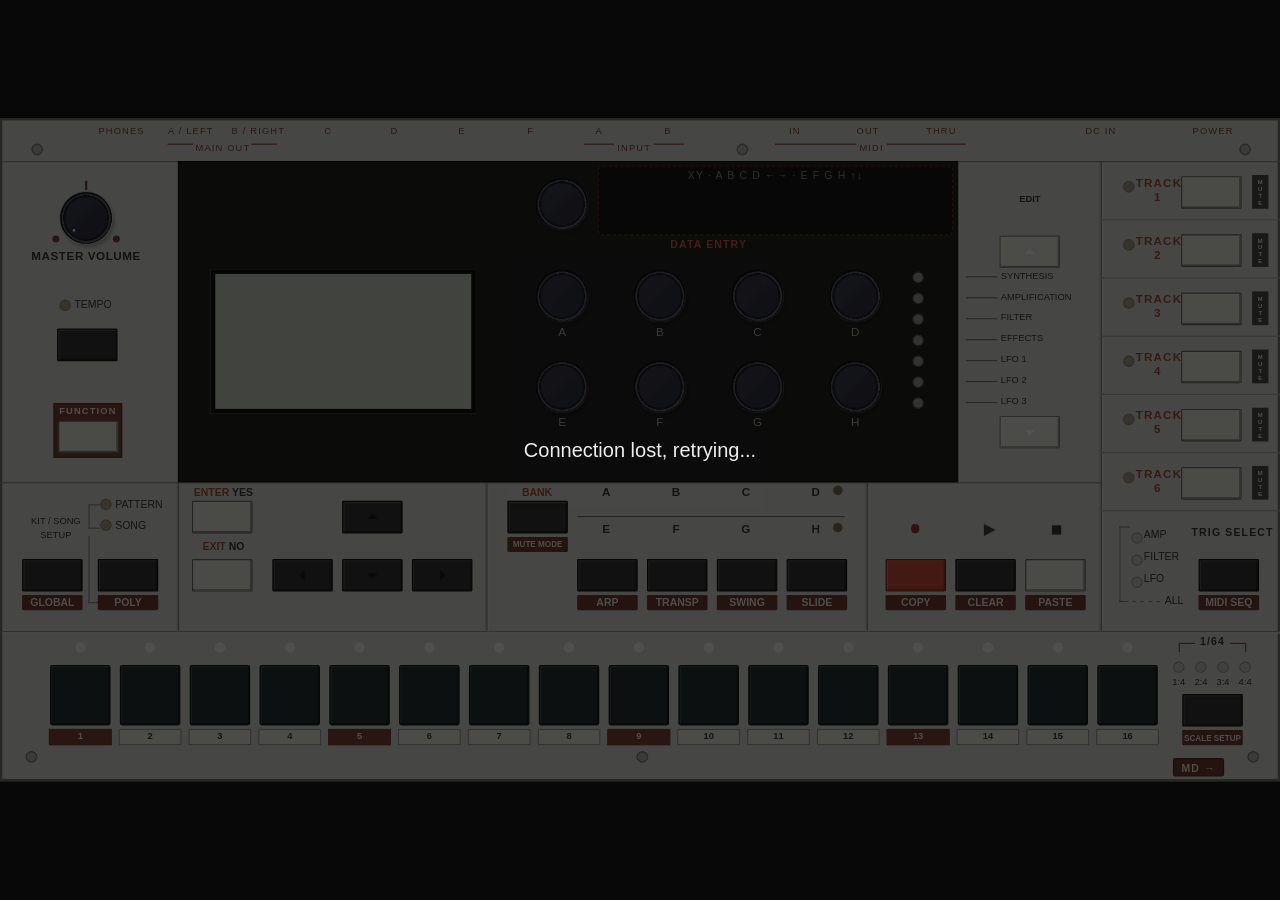
==== source/elektron/md/mdJucePlugin/remote/index-mm.html @ acd71616 "Remote panel: Monomachine page, permanent XY pad, switching between machines - index-mm.html: Monoma" ====
<!DOCTYPE html>
<html lang="en">
<head>
<meta charset="utf-8">
<meta name="viewport" content="width=device-width, initial-scale=1, maximum-scale=1, user-scalable=no, viewport-fit=cover">
<meta name="apple-mobile-web-app-capable" content="yes">
<meta name="apple-mobile-web-app-status-bar-style" content="black-translucent">
<meta name="mobile-web-app-capable" content="yes">
<title>Monomachine</title>
<link rel="stylesheet" href="panel.css">
</head>
<body data-model="mm">
<div id="stage">
<div id="panel" class="panel mm">

	<div class="portLabel" style="left:80px;top:3px;width:45px">PHONES</div>
	<div class="portLabel" style="left:137px;top:3px;width:50px">A / LEFT</div>
	<div class="portLabel" style="left:195px;top:3px;width:50px">B / RIGHT</div>
	<div class="portLabel" style="left:260px;top:3px;width:40px">C</div>
	<div class="portLabel" style="left:317px;top:3px;width:40px">D</div>
	<div class="portLabel" style="left:375px;top:3px;width:40px">E</div>
	<div class="portLabel" style="left:434px;top:3px;width:40px">F</div>
	<div class="guide" style="left:142px;top:20px;width:22px;height:1px"></div>
	<div class="portLabel" style="left:166px;top:17px;width:46px">MAIN OUT</div>
	<div class="guide" style="left:214px;top:20px;width:22px;height:1px"></div>
	<div class="portLabel" style="left:496px;top:3px;width:34px">A</div>
	<div class="portLabel" style="left:555px;top:3px;width:34px">B</div>
	<div class="guide" style="left:500px;top:20px;width:26px;height:1px"></div>
	<div class="portLabel" style="left:528px;top:17px;width:30px">INPUT</div>
	<div class="guide" style="left:560px;top:20px;width:26px;height:1px"></div>
	<div class="portLabel" style="left:660px;top:3px;width:42px">IN</div>
	<div class="portLabel" style="left:723px;top:3px;width:42px">OUT</div>
	<div class="portLabel" style="left:783px;top:3px;width:48px">THRU</div>
	<div class="guide" style="left:664px;top:20px;width:70px;height:1px"></div>
	<div class="portLabel" style="left:736px;top:17px;width:22px">MIDI</div>
	<div class="guide" style="left:760px;top:20px;width:68px;height:1px"></div>
	<div class="portLabel" style="left:916px;top:3px;width:56px">DC IN</div>
	<div class="portLabel" style="left:1010px;top:3px;width:61px">POWER</div>

	<div class="screw mm" style="left:25px;top:20px"></div>
	<div class="screw mm" style="left:631px;top:20px"></div>
	<div class="screw mm" style="left:1063px;top:20px"></div>
	<div class="screw mm" style="left:20px;top:542px"></div>
	<div class="screw mm" style="left:545px;top:542px"></div>
	<div class="screw mm" style="left:1070px;top:542px"></div>
	<div class="ruleH shadow" style="top:35px"></div>
	<div class="ruleV" style="left:151px;top:35px;height:404px"></div>
	<div class="ruleV" style="left:821px;top:35px;height:277px"></div>
	<div class="ruleV" style="left:944px;top:35px;height:404px"></div>
	<div class="ruleH shadow" style="top:311px;width:945px"></div>
	<div class="ruleH shadow" style="top:439px"></div>
	<div class="ruleH highlight" style="top:440px"></div>
	<div class="ruleV" style="left:416px;top:312px;height:127px"></div>
	<div class="ruleV" style="left:743px;top:312px;height:127px"></div>

	<!-- left: master, tempo, function -->
	<div class="masterMark" style="left:71px;top:52px;width:2px;height:8px"></div>
	<div class="masterMark dot" style="left:43px;top:99px"></div>
	<div class="masterMark dot" style="left:95px;top:99px"></div>
	<div class="knob master" id="encMaster" style="left:49px;top:61px"><div class="cap"></div></div>
	<div class="panelLabel" style="left:23px;top:110px;width:98px">MASTER VOLUME</div>
	<div class="led" id="mmTempoLed" style="left:49px;top:154px"></div>
	<div class="miniLabel" style="left:62px;top:151px;width:50px;text-align:left">TEMPO</div>
	<div class="key" data-control="Tempo" style="left:47px;top:179px"></div>
	<div class="functionBezel" style="left:44px;top:243px;width:59px;height:47px"></div>
	<div class="functionLegend" style="left:45px;top:244px;width:57px">FUNCTION</div>
	<div class="key light" data-control="Function" style="left:48px;top:258px"></div>

	<!-- black panel: display, level, data entry, XY pad -->
	<div class="blackPanel" style="left:151px;top:35px;width:670px;height:276px"></div>
	<div class="lcd" style="left:179px;top:128px;width:228px;height:124px"><canvas id="lcd" width="128" height="64"></canvas></div>
	<div class="knob" id="encLevel" data-encoder="Level" style="left:458px;top:49px"><div class="cap"></div></div>
	<div id="xy" class="xyPad" style="left:512px;top:39px;width:305px;height:60px"><div class="xyHint">XY &middot; A B C D &larr;&rarr; &middot; E F G H &uarr;&darr;</div></div>
	<div class="dataHeading" style="left:560px;top:101px;width:94px">DATA ENTRY</div>
	<div id="dataEntry" class="dataEntry" style="left:458px;top:128px;width:298px;height:138px"></div>
	<div class="led pageDot" id="mmPageLed0" style="left:782px;top:130px"></div>
	<div class="led pageDot" id="mmPageLed1" style="left:782px;top:148px"></div>
	<div class="led pageDot" id="mmPageLed2" style="left:782px;top:166px"></div>
	<div class="led pageDot" id="mmPageLed3" style="left:782px;top:184px"></div>
	<div class="led pageDot" id="mmPageLed4" style="left:782px;top:202px"></div>
	<div class="led pageDot" id="mmPageLed5" style="left:782px;top:220px"></div>
	<div class="led pageDot" id="mmPageLed6" style="left:782px;top:238px"></div>

	<!-- page strip -->
	<div class="pageHeading" style="left:858px;top:61px;width:50px">EDIT</div>
	<div class="key light dataArrow" data-control="DataPageBackward" style="left:857px;top:99px"><div class="glyph up"></div></div>
	<div class="pageRule" style="left:828px;top:134px"></div><div class="pageLabel pageSelect" data-page="0" style="left:858px;top:127px;width:78px">SYNTHESIS</div>
	<div class="pageRule" style="left:828px;top:152px"></div><div class="pageLabel pageSelect" data-page="1" style="left:858px;top:145px;width:78px">AMPLIFICATION</div>
	<div class="pageRule" style="left:828px;top:170px"></div><div class="pageLabel pageSelect" data-page="2" style="left:858px;top:163px;width:78px">FILTER</div>
	<div class="pageRule" style="left:828px;top:188px"></div><div class="pageLabel pageSelect" data-page="3" style="left:858px;top:181px;width:78px">EFFECTS</div>
	<div class="pageRule" style="left:828px;top:206px"></div><div class="pageLabel pageSelect" data-page="4" style="left:858px;top:199px;width:78px">LFO 1</div>
	<div class="pageRule" style="left:828px;top:224px"></div><div class="pageLabel pageSelect" data-page="5" style="left:858px;top:217px;width:78px">LFO 2</div>
	<div class="pageRule" style="left:828px;top:242px"></div><div class="pageLabel pageSelect" data-page="6" style="left:858px;top:235px;width:78px">LFO 3</div>
	<div class="key light dataArrow" data-control="DataPageForward" style="left:857px;top:254px"><div class="glyph down"></div></div>

	<!-- six track rows -->
	<div id="trackStack" class="trackStack" style="left:944px;top:46px;width:156px;height:300px"></div>

	<!-- lower left: pattern/song, kit, song -->
	<div class="statusItem" style="left:84px;top:321px"><div class="led" id="stPattern"></div><div class="statusLabel">PATTERN</div></div>
	<div class="statusItem" style="left:84px;top:339px"><div class="led" id="stSong"></div><div class="statusLabel">SONG</div></div>
	<div class="bracket" style="left:74px;top:330px;width:1px;height:21px"></div>
	<div class="bracket" style="left:74px;top:330px;width:10px;height:1px"></div>
	<div class="bracket" style="left:74px;top:350px;width:10px;height:1px"></div>
	<div class="bracket" style="left:74px;top:357px;width:1px;height:58px"></div>
	<div class="bracket" style="left:74px;top:414px;width:9px;height:1px"></div>
	<div class="setupLabel" style="left:16px;top:339px;width:60px">KIT / SONG<br>SETUP</div>
	<div class="captionedKey" style="left:17px;top:377px"><div class="key" data-control="Kit"></div><div class="secondary">GLOBAL</div></div>
	<div class="captionedKey" style="left:82px;top:377px"><div class="key" data-control="SongEnable"></div><div class="secondary">POLY</div></div>

	<!-- center navigation -->
	<div class="pairLabel" style="left:161px;top:315px;width:58px"><span class="action">ENTER</span> YES</div>
	<div class="key light" data-control="Enter" style="left:163px;top:327px"></div>
	<div class="key" data-control="Up" style="left:292px;top:327px"><div class="glyph up"></div></div>
	<div class="pairLabel" style="left:164px;top:361px;width:52px"><span class="action">EXIT</span> NO</div>
	<div class="key light" data-control="Exit" style="left:163px;top:377px"></div>
	<div class="key" data-control="Left" style="left:232px;top:377px"><div class="glyph left"></div></div>
	<div class="key" data-control="Down" style="left:292px;top:377px"><div class="glyph down"></div></div>
	<div class="key" data-control="Right" style="left:352px;top:377px"><div class="glyph right"></div></div>

	<!-- bank -->
	<div class="pairLabel" style="left:435px;top:315px;width:49px"><span class="action">BANK</span></div>
	<div class="captionedKey" style="left:434px;top:327px"><div class="key" data-control="BankGroup"></div><div class="secondary compact">MUTE MODE</div></div>
	<div class="bankRule" style="left:494px;top:340px;width:230px;height:1px"></div>
	<div class="bankLetter" style="left:495px;top:315px;height:10px;line-height:10px">A</div><div class="bankLetter" style="left:555px;top:315px;height:10px;line-height:10px">B</div>
	<div class="bankLetter" style="left:615px;top:315px;height:10px;line-height:10px">C</div><div class="bankLetter" style="left:675px;top:315px;height:10px;line-height:10px">D</div>
	<div class="bankLetter" style="left:495px;top:345px">E</div><div class="bankLetter" style="left:555px;top:345px">F</div>
	<div class="bankLetter" style="left:615px;top:345px">G</div><div class="bankLetter" style="left:675px;top:345px">H</div>
	<div class="bankLed" id="mmBankGroupAD" style="left:713px;top:313px"></div>
	<div class="bankLed" id="mmBankGroupEH" style="left:713px;top:345px"></div>
	<div class="captionedKey" style="left:494px;top:377px"><div class="key" data-control="BankA"></div><div class="secondary">ARP</div></div>
	<div class="captionedKey" style="left:554px;top:377px"><div class="key" data-control="BankB"></div><div class="secondary">TRANSP</div></div>
	<div class="captionedKey" style="left:614px;top:377px"><div class="key" data-control="BankC"></div><div class="secondary">SWING</div></div>
	<div class="captionedKey" style="left:674px;top:377px"><div class="key" data-control="BankD"></div><div class="secondary">SLIDE</div></div>

	<!-- transport -->
	<div class="recordIcon mmLed" id="mmRecordLed" style="left:781px;top:347px"></div>
	<div class="playIcon" style="left:840px;top:345px"></div>
	<div class="stopIcon" style="left:902px;top:348px"></div>
	<div class="captionedKey" style="left:759px;top:377px"><div class="key record" data-control="Record"></div><div class="secondary">COPY</div></div>
	<div class="captionedKey" style="left:819px;top:377px"><div class="key" data-control="Play"></div><div class="secondary">CLEAR</div></div>
	<div class="captionedKey" style="left:879px;top:377px"><div class="key light" data-control="Stop"></div><div class="secondary">PASTE</div></div>

	<!-- trig mode -->
	<div class="bracket" style="left:960px;top:349px;width:1px;height:65px"></div>
	<div class="bracket" style="left:960px;top:349px;width:9px;height:1px"></div>
	<div class="bracket" style="left:960px;top:413px;width:8px;height:1px"></div>
	<div class="bracket" style="left:971px;top:413px;width:3px;height:1px"></div>
	<div class="bracket" style="left:978px;top:413px;width:3px;height:1px"></div>
	<div class="bracket" style="left:985px;top:413px;width:3px;height:1px"></div>
	<div class="bracket" style="left:992px;top:413px;width:3px;height:1px"></div>
	<div class="led modeDot" id="mmTrigAmp" style="left:970px;top:354px"></div>
	<div class="trigModeLabel" style="left:981px;top:349px;width:42px">AMP</div>
	<div class="led modeDot" id="mmTrigFilter" style="left:970px;top:373px"></div>
	<div class="trigModeLabel" style="left:981px;top:368px;width:42px">FILTER</div>
	<div class="led modeDot" id="mmTrigLfo" style="left:970px;top:392px"></div>
	<div class="trigModeLabel" style="left:981px;top:387px;width:42px">LFO</div>
	<div class="trigModeLabel" style="left:999px;top:406px;width:26px">ALL</div>
	<div class="miniLabel bold" style="left:1022px;top:348px;width:68px">TRIG SELECT</div>
	<div class="captionedKey" style="left:1028px;top:377px"><div class="key" data-control="TrigSelect"></div><div class="secondary">MIDI SEQ</div></div>

	<!-- step strip -->
	<div id="stepStrip" class="stepStrip" style="left:37px;top:448px;width:960px;height:89px"></div>

	<!-- scale cluster -->
	<div id="switchMachine" class="switchMachine" style="left:1006px;top:548px">MD &rarr;</div>
	<div class="scaleCluster" style="left:1002px;top:443px;width:77px;height:94px">
		<div class="titleRule scaleRule" style="left:9px;top:6px;width:58px;height:8px"><span>1/64</span></div>
		<div class="scalePages">
			<div class="scaleCell"><div class="led scaleDot" id="mmTrackPage0"></div><div class="scaleLabel">1:4</div></div>
			<div class="scaleCell"><div class="led scaleDot" id="mmTrackPage1"></div><div class="scaleLabel">2:4</div></div>
			<div class="scaleCell"><div class="led scaleDot" id="mmTrackPage2"></div><div class="scaleLabel">3:4</div></div>
			<div class="scaleCell"><div class="led scaleDot" id="mmTrackPage3"></div><div class="scaleLabel">4:4</div></div>
		</div>
		<div class="key" data-control="Scale" style="left:12px;top:50px"></div>
		<div class="secondary compact" style="left:12px;top:81px;width:52px">SCALE SETUP</div>
	</div>
</div>
</div>
<div id="overlay"><div id="overlayText">Connecting to the machine...</div></div>
<script src="panel.js"></script>
</body>
</html>
---- source/elektron/md/mdJucePlugin/remote/panel.css ----
/* Machinedrum / Monomachine remote panel. Geometry mirrors skins/mdDefault/mdDefault.rml and
   skins/mmSfx60/mmSfx60.rml (1 dp = 1 px at scale 1). */

/* every element: no browser gestures. Without this, a second finger on an encoder while a trig key is
   held starts a pinch and Safari cancels the first pointer, which releases the trig and turns a
   parameter lock into a plain parameter change. */
* { touch-action: none; -webkit-touch-callout: none; }
html, body {
	margin: 0; padding: 0; background: #17181a; height: 100%; overflow: hidden;
	font-family: Roboto, "Helvetica Neue", Helvetica, Arial, sans-serif;
	-webkit-user-select: none; user-select: none; -webkit-touch-callout: none;
	touch-action: none; overscroll-behavior: none;
}
#stage { position: absolute; left: 0; top: 0; width: 1100px; height: 570px; transform-origin: 0 0; }
.panel { position: absolute; left: 0; top: 0; width: 1100px; height: 570px; background: #d0d1cc;
	border: 2px solid #676863; box-sizing: border-box; color: #30312d;
	background-image: linear-gradient(90deg, #ffffff16, #00000010); }
.panel > div, .panel div { box-sizing: border-box; }
.panel > * { position: absolute; }

.portLabel { color: #7c3f35; font-size: 8px; letter-spacing: 1px; text-align: center; white-space: nowrap; height: 13px; line-height: 13px; overflow: hidden; }
.guide { background: #8d493c; }
.screw { width: 10px; height: 10px; background: url(mdScrew.png) center/contain no-repeat; }
.ruleV { width: 1px; background: #747570; box-shadow: 1px 1px 0 0 #ffffff30, -1px -1px 0 0 #0000002c; }
.ruleH { left: 0; width: 1100px; height: 1px; }
.ruleH.shadow { background: #777872; }
.ruleH.highlight { background: #e0e1dc; }
.masterMark { background: #7b4035; }
.masterMark.dot { width: 6px; height: 6px; border-radius: 3px; }
.panelLabel { color: #353630; font-size: 10px; font-weight: bold; letter-spacing: 0.5px; text-align: center; white-space: nowrap; height: 14px; line-height: 14px; overflow: visible; }
.miniLabel { color: #353630; font-size: 9px; text-align: center; white-space: nowrap; height: 15px; line-height: 15px; }
.modeLabel { color: #353630; font-size: 9px; text-align: left; height: 15px; line-height: 15px; white-space: nowrap; }
.pageLabel { color: #353630; font-size: 8px; text-align: left; height: 15px; line-height: 15px; white-space: nowrap; }
.bankLetter { color: #353630; font-size: 10px; font-weight: bold; text-align: center; width: 48px; height: 13px; line-height: 13px; }

.titleRule { display: flex; align-items: flex-start; justify-content: center; border-left: 1px solid #8d493c; border-right: 1px solid #8d493c; }
.titleRule::before, .titleRule::after { content: ""; flex: 1 1 auto; height: 1px; background: #8d493c; }
.titleRule span { flex: 0 0 auto; height: 14px; line-height: 14px; margin-top: -8px; padding: 0 4px; font-size: 9px; font-weight: bold; letter-spacing: 1px; color: #353630; white-space: nowrap; }

.secondary { background: #6b382e; border-radius: 1px; color: #ece7dc; font-size: 9px; font-weight: bold; text-align: center; white-space: nowrap; overflow: hidden; height: 13px; line-height: 13px; width: 52px; }
.secondary.compact { font-size: 7px; }
.secondary.plain { background: transparent; color: #353630; }
.captionedKey { width: 52px; height: 44px; }
.captionedKey .key { position: absolute; left: 0; top: 0; }
.captionedKey .secondary { position: absolute; left: 0; top: 31px; }
.twoLine { width: 34px; height: 28px; display: flex; flex-direction: column; justify-content: center; font-size: 9px; font-weight: bold; text-align: right; color: #353630; }
.twoLine div { height: 13px; line-height: 13px; }
.twoLine .action { color: #a04d39; }
.statusItem { display: flex; flex-direction: row; align-items: center; height: 18px; }
.statusItem .led { position: relative; }
.statusLabel { color: #353630; font-size: 9px; margin-left: 3px; height: 14px; line-height: 14px; white-space: nowrap; }
.functionBezel { background: #7b4035; border: 1px solid #5b2d25; }
.functionLegend { color: #eeeee8; font-size: 8px; font-weight: bold; letter-spacing: 1px; text-align: center; height: 12px; line-height: 12px; }
.verticalTab { width: 14px; height: 29px; padding-top: 4px; background: #6b382e; border-radius: 1px; color: #ece5d8; font-size: 6px; font-weight: bold; line-height: 7px; text-align: center; }

/* keys */
.key { width: 52px; height: 28px; background: #30332f; border: 1px solid #111310; border-radius: 1px;
	box-shadow: inset 1px 1px 0 #ffffff30, inset -1px -1px 0 #00000060; }
.key.light { background: #dfded6; border-color: #686963; }
.key.record { background: #c94d3a; border-color: #782d24; }
.key.down { background: #d05f3d !important; box-shadow: inset 1px 1px 0 #00000040; }
.glyph { position: absolute; left: 0; top: 0; width: 100%; height: 100%; background-position: center; background-repeat: no-repeat; background-size: 14px 14px; filter: invert(0.9); }
.glyph.up { background-image: url(arrow_up.png); }
.glyph.down { background-image: url(arrow_down.png); }
.glyph.left { background-image: url(arrow_left.png); }
.glyph.right { background-image: url(arrow_right.png); }
.recordIcon { width: 7px; height: 8px; border-radius: 4px; background: #c94d3a; }
.playIcon { width: 14px; height: 14px; background: url(elektronPlayTriangle.png) center/contain no-repeat; filter: brightness(0.25); }
.stopIcon { width: 8px; height: 8px; background: #3a3b36; }

/* LEDs */
.led { width: 10px; height: 10px; background: url(elektronLedLens.png) center/contain no-repeat;
	filter: opacity(0.55) sepia(1) saturate(4) hue-rotate(-20deg) brightness(0.45); }
.led.lit { filter: sepia(1) saturate(6) hue-rotate(-25deg) brightness(1.15) drop-shadow(0 0 3px #f05a3d); }
.led.modeDot, .led.bankInd, .led.scaleDot { filter: opacity(0.5) grayscale(0.5) brightness(0.7); }
.led.bankInd.top { filter: sepia(1) saturate(3) hue-rotate(-20deg) brightness(0.7); }
.led.modeDot.lit, .led.bankInd.lit, .led.scaleDot.lit { filter: sepia(1) saturate(6) hue-rotate(-25deg) brightness(1.15) drop-shadow(0 0 3px #f05a3d); }
.led.green.lit { filter: sepia(1) saturate(6) hue-rotate(60deg) brightness(1.1) drop-shadow(0 0 3px #6f6); }
.led.yellow.lit { filter: sepia(1) saturate(6) hue-rotate(10deg) brightness(1.3) drop-shadow(0 0 3px #fd4); }

/* sound selection grid */
.soundSelect { display: flex; flex-direction: column; gap: 7px; }
.soundSelect .row { display: flex; flex-direction: row; gap: 1px; height: 25px; }
.soundSelect .cell { display: flex; flex-direction: column; align-items: center; width: 20px; height: 25px; }
.soundSelect .cell .led { position: relative; }
.soundSelect .name { border: 1px solid #777872; color: #353630; font-size: 8px; font-weight: bold; text-align: center; width: 20px; height: 13px; line-height: 11px; margin-top: 2px; white-space: nowrap; overflow: hidden; }

/* data entry */
.dataEntry { display: flex; flex-direction: column; gap: 16px; }
.dataEntry .row { display: flex; flex-direction: row; gap: 38px; height: 62px; }
.dataEntry .cell { display: flex; flex-direction: column; align-items: center; width: 46px; height: 62px; }
.dataEntry .cell .knob { position: relative; }
.dataEntry .caption { background: #6b382e; border-radius: 1px; color: #ece5d8; font-size: 9px; font-weight: bold; text-align: center; width: 18px; height: 13px; line-height: 13px; margin-top: 3px; }

/* knobs: endless encoders, a blank cap with a rotating indicator */
.knob { width: 46px; height: 46px; border-radius: 50%; }
.knob .cap { position: absolute; left: 0; top: 0; width: 100%; height: 100%; border-radius: 50%;
	background: url(elektronKnobBlankAtlas.png) 0 0 / 800% 600% no-repeat;
	box-shadow: inset -1px -2px 0 0 #ffffff1e, inset 2px 2px 0 0 #00000038, 2px 3px 4px -1px #00000048; }
.knob.master .cap { background: url(elektronMasterKnobAtlas.png) 0 0 / 800% 600% no-repeat; }
.knob.wheel { width: 164px; height: 164px; }
.knob.wheel .cap { background: url(mdSoundWheel.png) 0 0 / 800% 600% no-repeat; }
.knob.held .cap { opacity: 0.75; }

/* display */
.screenPanel { background: #20211f; border: 1px solid #0b0c0b; }
.lcd { background: #2b0e0a; border: 3px solid #67463c; display: flex; align-items: center; justify-content: center; }
.lcd canvas { width: 222px; height: 111px; image-rendering: pixelated; image-rendering: crisp-edges; }
.stripe { width: 47px; height: 1px; background: #3b3c39; }

/* step strip */
.stepStrip { display: flex; flex-direction: row; }
.stepStrip .cell { position: relative; width: 60px; height: 89px; flex: 0 0 auto; }
.stepStrip .led { position: absolute; left: 25px; top: 0; }
.stepStrip .trig { position: absolute; left: 4px; top: 20px; width: 52px; height: 52px; background: #292c29; border: 1px solid #101210; border-radius: 2px;
	box-shadow: inset 1px 1px 0 #ffffff20, inset -1px -1px 0 #00000080; }
.stepStrip .trig.down { background: #d77c43; }
.stepStrip .legend { position: absolute; left: 3px; top: 75px; width: 54px; height: 14px; line-height: 12px; font-size: 8px; font-weight: bold;
	background: #e2e1d9; border: 1px solid #9a9b94; color: #393a35; }
.stepStrip .legend.primary { background: #7b4035; border-color: #7b4035; color: #f0eee7; }
.stepStrip .legend .num { position: absolute; left: 3px; top: 0; }
.stepStrip .legend .name { position: absolute; right: 3px; top: 0; }

/* scale cluster */
.scaleCluster > * { position: absolute; }
.scalePages { left: 4px; top: 22px; width: 67px; height: 25px; display: flex; flex-direction: row; gap: 9px; }
.scaleCell { position: relative; width: 10px; height: 25px; flex: 0 0 auto; }
.scaleCell .led { position: absolute; left: 0; top: 0; }
.scaleLabel { position: absolute; left: -5px; top: 11px; width: 20px; height: 13px; line-height: 13px; font-size: 8px; color: #353630; text-align: center; white-space: nowrap; }

/* overlay */
#overlay { position: fixed; left: 0; top: 0; right: 0; bottom: 0; background: #000000aa; color: #eee; display: flex; align-items: center; justify-content: center; font-size: 20px; z-index: 10; }
#overlay.hidden { display: none; }

/* XY multitouch pad: permanent, each finger drives two DATA ENTRY encoders */
.xyPad { background: #0b0c0b; border: 1px dashed #d05f3d99; border-radius: 4px; overflow: visible; z-index: 5; }
.xyHint { position: absolute; left: 0; right: 0; top: 2px; text-align: center; color: #8a8c86; font-size: 9px; letter-spacing: 1px; pointer-events: none; }
.xyFinger { position: absolute; width: 56px; height: 56px; margin: -28px 0 0 -28px; border-radius: 50%; border: 3px solid #f0a06c;
	background: #f0a06c33; color: #ffe8d6; font-size: 14px; font-weight: bold; text-align: center; line-height: 50px; pointer-events: none; z-index: 7; }
.switchMachine { width: 44px; height: 16px; line-height: 16px; text-align: center; font-size: 9px; font-weight: bold; letter-spacing: 1px;
	color: #ece5d8; background: #6b382e; border: 1px solid #5b2d25; border-radius: 2px; }
.switchMachine.busy { opacity: 0.5; }

/* ---- Monomachine ---- */
.panel.mm { background: #d4d5d0; border-color: #74756f; color: #292a26; }
.mm .screw { background-image: url(mmScrew.png); }
.mm .ruleV { background: #898a84; }
.mm .ruleH.shadow { background: #898a84; }
.mm .ruleH.highlight { background: #e4e5e0; }
.blackPanel { background: #20221f; border: 1px solid #11120f; }
.mm .lcd { background: #c0c9ba; border: 4px solid #0d0f0c; }
.mm .lcd canvas { width: 220px; height: 110px; }
.dataHeading { color: #d0583c; font-size: 9px; font-weight: bold; letter-spacing: 1px; text-align: center; height: 13px; line-height: 13px; white-space: nowrap; }
.mm .dataEntry { gap: 18px; }
.mm .dataEntry .row { height: 60px; }
.mm .dataEntry .cell { height: 60px; }
.mm .dataEntry .caption { background: transparent; color: #aeb0a8; font-weight: normal; font-size: 10px; margin-top: 1px; width: 37px; }
.mm .xyPad { border-color: #d05f3d66; background: #151614; }
.led.pageDot { filter: opacity(0.7) grayscale(1) brightness(0.8); }
.led.pageDot.lit { filter: sepia(1) saturate(6) hue-rotate(-25deg) brightness(1.15) drop-shadow(0 0 3px #f05a3d); }
.pageHeading { color: #383934; font-size: 8px; font-weight: bold; text-align: center; height: 13px; line-height: 13px; }
.pageRule { width: 27px; height: 1px; background: #777972; }
.pageLabel.pageSelect { height: 14px; line-height: 14px; }
.key.dataArrow { background: #e1e1da; border-color: #898a84; }
.key.dataArrow .glyph { filter: none; opacity: 0.8; }
.trackStack { display: flex; flex-direction: column; }
.trackRow { position: relative; width: 156px; height: 50px; flex: 0 0 auto; }
.trackRow > * { position: absolute; }
.trackRule { left: 0; top: 39px; width: 156px; height: 1px; background: #aaaba5; }
.trackRow .led { left: 19px; top: 6px; }
.trackLabel { left: 30px; top: 0; width: 38px; height: 28px; line-height: 12px; padding-top: 2px; color: #a04d39; font-size: 10px; font-weight: bold; letter-spacing: 1px; text-align: center; }
.trackRow .key { left: 69px; top: 2px; }
.trackTab { left: 130px; top: 1px; width: 14px; height: 29px; padding-top: 3px; background: #4b4d47; color: #efefe8; font-size: 5px; font-weight: bold; line-height: 6px; text-align: center; }
.mm .led.green { filter: sepia(1) saturate(6) hue-rotate(60deg) brightness(1.1) drop-shadow(0 0 3px #6f6); }
.mm .led.red { filter: sepia(1) saturate(6) hue-rotate(-25deg) brightness(1.15) drop-shadow(0 0 3px #f05a3d); }
.mm .led.yellow { filter: sepia(1) saturate(6) hue-rotate(10deg) brightness(1.3) drop-shadow(0 0 3px #fd4); }
.mm .stepStrip .led { filter: opacity(0.6) grayscale(1) brightness(1.5); }
.mm .stepStrip .led.green { filter: sepia(1) saturate(6) hue-rotate(60deg) brightness(1.1) drop-shadow(0 0 3px #6f6); }
.mm .stepStrip .led.red { filter: sepia(1) saturate(6) hue-rotate(-25deg) brightness(1.15) drop-shadow(0 0 3px #f05a3d); }
.mm .stepStrip .led.yellow { filter: sepia(1) saturate(6) hue-rotate(10deg) brightness(1.3) drop-shadow(0 0 3px #fd4); }
.mm .stepStrip .trig { background: #27312f; border-color: #101714; }
.mm .stepStrip .trig.down { background: #c96a40; }
.mm .stepStrip .legend { text-align: center; }
.bracket { background: #898a84; }
.setupLabel { color: #353630; font-size: 8px; line-height: 12px; height: 28px; text-align: center; white-space: nowrap; }
.pairLabel { color: #353630; font-size: 9px; font-weight: bold; height: 10px; line-height: 10px; white-space: nowrap; text-align: center; }
.pairLabel .action { color: #a04d39; }
.bankRule { background: #74756f; }
.bankLed { width: 10px; height: 10px; background: url(mmBankLed.png) center/contain no-repeat; }
.bankLed.lit { background-image: url(mmBankLedLit.png); }
.mm .recordIcon { background: #8a3a2c; }
.mm .recordIcon.lit { background: #ff5a3a; box-shadow: 0 0 4px #ff5a3a; }
.mm .playIcon { filter: brightness(0.25); }
.trigModeLabel { color: #353630; font-size: 9px; text-align: left; height: 14px; line-height: 14px; white-space: nowrap; }
.miniLabel.bold { font-weight: bold; letter-spacing: 1px; height: 13px; line-height: 13px; }
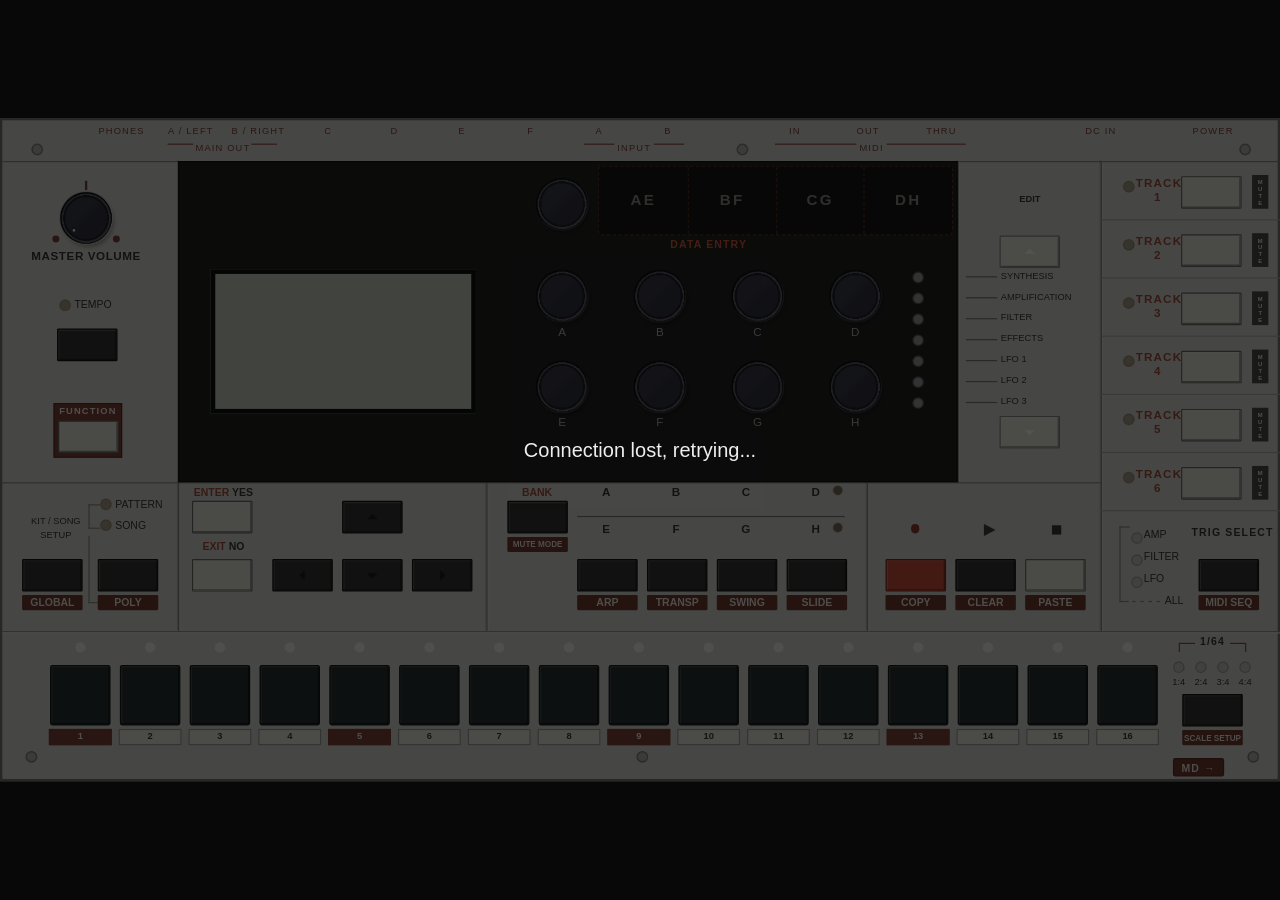
==== commit 6921e00f: "Remote panel: XY pad split into four zones AE, BF, CG, DH A finger controls the encoder pair of the " ====
--- a/source/elektron/md/mdJucePlugin/remote/index-mm.html
+++ b/source/elektron/md/mdJucePlugin/remote/index-mm.html
@@ -70,7 +70,7 @@
 	<div class="blackPanel" style="left:151px;top:35px;width:670px;height:276px"></div>
 	<div class="lcd" style="left:179px;top:128px;width:228px;height:124px"><canvas id="lcd" width="128" height="64"></canvas></div>
 	<div class="knob" id="encLevel" data-encoder="Level" style="left:458px;top:49px"><div class="cap"></div></div>
-	<div id="xy" class="xyPad" style="left:512px;top:39px;width:305px;height:60px"><div class="xyHint">XY &middot; A B C D &larr;&rarr; &middot; E F G H &uarr;&darr;</div></div>
+	<div id="xy" class="xyPad" style="left:512px;top:39px;width:305px;height:60px"></div>
 	<div class="dataHeading" style="left:560px;top:101px;width:94px">DATA ENTRY</div>
 	<div id="dataEntry" class="dataEntry" style="left:458px;top:128px;width:298px;height:138px"></div>
 	<div class="led pageDot" id="mmPageLed0" style="left:782px;top:130px"></div>
--- a/source/elektron/md/mdJucePlugin/remote/panel.css
+++ b/source/elektron/md/mdJucePlugin/remote/panel.css
@@ -134,7 +134,12 @@
 
 /* XY multitouch pad: permanent, each finger drives two DATA ENTRY encoders */
 .xyPad { background: #0b0c0b; border: 1px dashed #d05f3d99; border-radius: 4px; overflow: visible; z-index: 5; }
-.xyHint { position: absolute; left: 0; right: 0; top: 2px; text-align: center; color: #8a8c86; font-size: 9px; letter-spacing: 1px; pointer-events: none; }
+.xyZone { position: absolute; top: 0; bottom: 0; width: 25%; box-sizing: border-box; border-left: 1px dashed #d05f3d55; pointer-events: none; }
+.xyZone:first-child { border-left: none; }
+.xyZone.active { background: #d05f3d22; }
+.xyZoneLabel { position: absolute; left: 0; right: 0; top: 50%; margin-top: -9px; height: 18px; line-height: 18px; text-align: center;
+	color: #8a8c86; font-size: 13px; font-weight: bold; letter-spacing: 2px; }
+.xyZone.active .xyZoneLabel { color: #f0a06c; }
 .xyFinger { position: absolute; width: 56px; height: 56px; margin: -28px 0 0 -28px; border-radius: 50%; border: 3px solid #f0a06c;
 	background: #f0a06c33; color: #ffe8d6; font-size: 14px; font-weight: bold; text-align: center; line-height: 50px; pointer-events: none; z-index: 7; }
 .switchMachine { width: 44px; height: 16px; line-height: 16px; text-align: center; font-size: 9px; font-weight: bold; letter-spacing: 1px;
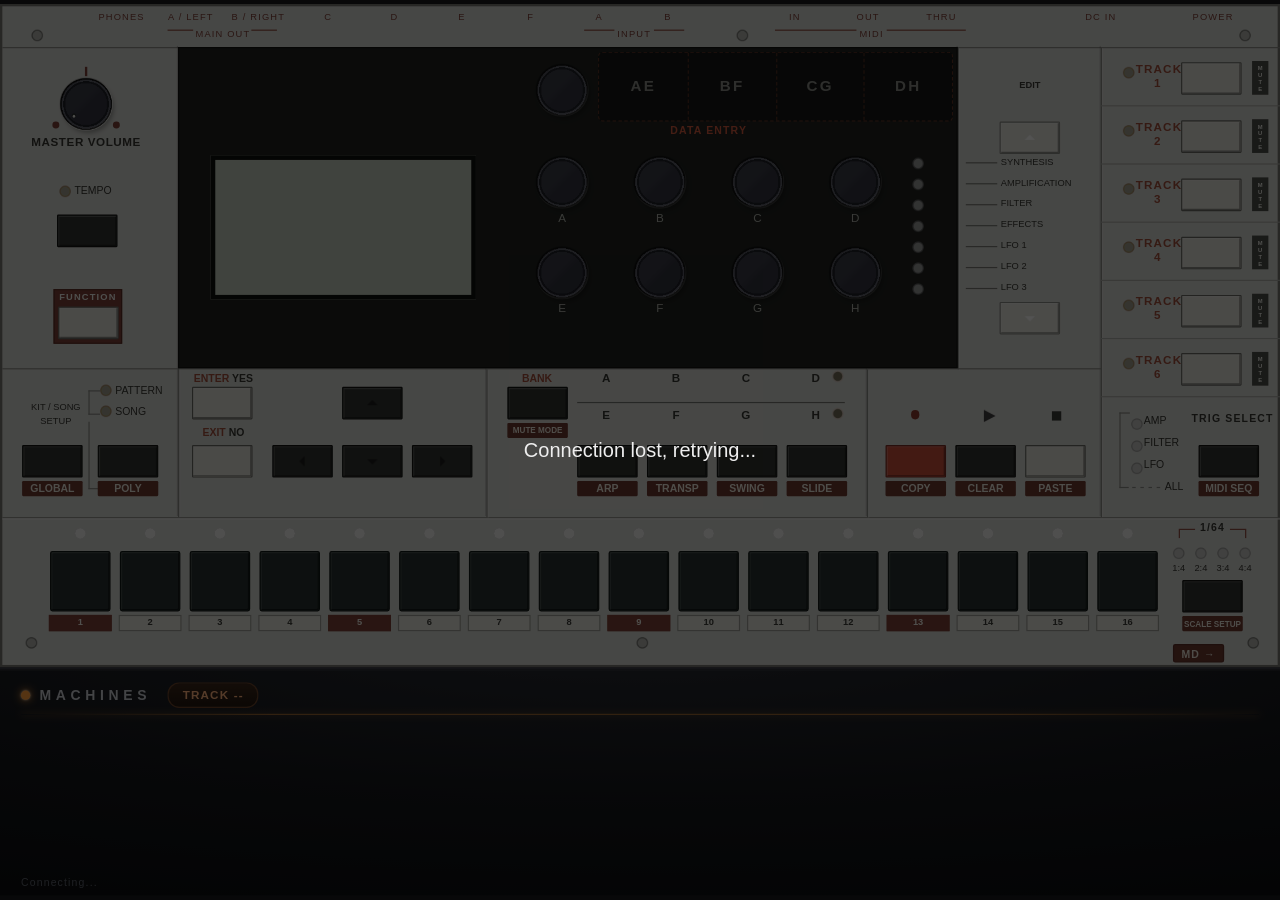
==== commit 6a52fb0d: "Machine selector rack and real UW sample slot directory Sample slots - mdLib/mdsampledirectory reads" ====
--- a/source/elektron/md/mdJucePlugin/remote/index-mm.html
+++ b/source/elektron/md/mdJucePlugin/remote/index-mm.html
@@ -176,8 +176,10 @@
 		<div class="secondary compact" style="left:12px;top:81px;width:52px">SCALE SETUP</div>
 	</div>
 </div>
+<div id="rack" class="rack"></div>
 </div>
 <div id="overlay"><div id="overlayText">Connecting to the machine...</div></div>
 <script src="panel.js"></script>
+<script src="rack.js"></script>
 </body>
 </html>
--- a/source/elektron/md/mdJucePlugin/remote/panel.css
+++ b/source/elektron/md/mdJucePlugin/remote/panel.css
@@ -198,3 +198,67 @@
 .mm .playIcon { filter: brightness(0.25); }
 .trigModeLabel { color: #353630; font-size: 9px; text-align: left; height: 14px; line-height: 14px; white-space: nowrap; }
 .miniLabel.bold { font-weight: bold; letter-spacing: 1px; height: 13px; line-height: 13px; }
+
+/* ---- machine rack below the faceplate ---- */
+#stage { height: 766px; }
+.rack { position: absolute; left: 0; top: 570px; width: 1100px; height: 196px; box-sizing: border-box; overflow: hidden;
+	--accent: #ff9d3a;
+	background: radial-gradient(120% 140% at 50% -20%, #2a2d34 0%, #14161a 55%, #0a0b0d 100%);
+	border-top: 2px solid #3a3d44; box-shadow: inset 0 1px 0 #ffffff10; color: #e9ecef;
+	font-family: Roboto, "Helvetica Neue", Helvetica, Arial, sans-serif; }
+.rackHeader { position: absolute; left: 18px; right: 18px; top: 10px; height: 24px; display: flex; align-items: center; }
+.rackTitle { display: flex; align-items: center; color: #c9ccd2; font-size: 12px; font-weight: 700; letter-spacing: 4px; margin-right: 14px; }
+.rackDot { width: 8px; height: 8px; border-radius: 50%; margin-right: 8px; background: var(--accent); box-shadow: 0 0 8px var(--accent), 0 0 2px #fff; }
+.rackTrack { height: 20px; line-height: 20px; padding: 0 12px; border-radius: 10px; border: 1px solid #6a4228; color: #ffb27a;
+	background: linear-gradient(#3a2618, #22160e); font-size: 10px; font-weight: 700; letter-spacing: 1px; margin-right: 18px; white-space: nowrap; }
+.rackTrack.flash { animation: rackFlash 0.7s ease-out; }
+@keyframes rackFlash { 0% { box-shadow: 0 0 0 0 #ffb27aaa; background: #6a4228; } 100% { box-shadow: 0 0 0 10px #ffb27a00; } }
+.rackTabs { display: flex; flex: 1 1 auto; justify-content: flex-end; gap: 5px; }
+.rackTab { height: 20px; line-height: 20px; padding: 0 9px; border-radius: 10px; border: 1px solid #2e3138; background: #1a1c20;
+	color: #8a8f98; font-size: 10px; font-weight: 700; letter-spacing: 1px; transition: all 0.15s; }
+.rackTab.active { background: var(--accent); color: #0c0d10; border-color: #ffffff50; box-shadow: 0 0 12px var(--accent); }
+.rackTab.pressed { transform: scale(0.94); }
+.rackAccent { position: absolute; left: 18px; right: 18px; top: 38px; height: 1px;
+	background: linear-gradient(90deg, transparent, var(--accent) 20%, var(--accent) 80%, transparent); opacity: 0.55; box-shadow: 0 0 6px var(--accent); }
+.rackGrid { position: absolute; left: 18px; right: 12px; top: 46px; height: 128px; display: flex; flex-wrap: wrap; align-content: flex-start; gap: 6px; }
+.rackTile { position: relative; width: 80px; height: 38px; box-sizing: border-box; border-radius: 6px; border: 1px solid #34373e;
+	background: linear-gradient(#2d3037, #16181c); box-shadow: inset 0 1px 0 #ffffff12, 0 2px 4px #00000060; transition: transform 0.08s, box-shadow 0.15s; }
+.rackTile::before { content: ""; position: absolute; left: 0; top: 6px; width: 3px; height: 24px; border-radius: 2px; background: var(--accent); box-shadow: 0 0 6px var(--accent); }
+.rackTileCode { position: absolute; left: 11px; top: 3px; right: 4px; font-size: 16px; font-weight: 800; color: #f2f4f7; line-height: 19px; }
+.rackTileName { position: absolute; left: 11px; top: 22px; right: 4px; font-size: 8px; letter-spacing: 1px; color: #8a8f98; line-height: 12px; white-space: nowrap; overflow: hidden; }
+.rackTile.pressed { transform: scale(0.95); border-color: var(--accent); box-shadow: 0 0 14px var(--accent), inset 0 0 10px #00000080; }
+.rackTile.assigned { border-color: var(--accent); background: linear-gradient(#4a3020, #1c130c); box-shadow: 0 0 12px var(--accent); animation: rackPulse 1.6s ease-in-out infinite; }
+@keyframes rackPulse { 0%, 100% { box-shadow: 0 0 6px var(--accent); } 50% { box-shadow: 0 0 16px var(--accent); } }
+.rackGrid.compact { gap: 5px 6px; }
+.rackGrid.compact .rackTile { width: 76px; height: 27px; }
+.rackGrid.compact .rackTile::before { top: 4px; height: 17px; }
+.rackGrid.compact .rackTileCode { top: 3px; left: 10px; right: auto; width: 22px; font-size: 12px; line-height: 20px; color: #c9ccd2; }
+.rackGrid.compact .rackTileName { left: 34px; top: 3px; font-size: 11px; font-weight: 700; letter-spacing: 0; line-height: 20px; color: #ffc58f; }
+.rackTile.empty { background: linear-gradient(#1e2024, #131417); border-style: dashed; }
+.rackTile.empty .rackTileName { color: #5c616a; font-weight: 400; }
+.rackEmpty { width: 100%; text-align: center; margin-top: 44px; color: #8a8f98; font-size: 12px; }
+.rackHint { position: absolute; left: 18px; right: 18px; bottom: 6px; color: #5c616a; font-size: 9px; letter-spacing: 1px; white-space: nowrap; overflow: hidden; }
+
+.rackModal { position: fixed; inset: 0; z-index: 20; display: flex; align-items: center; justify-content: center;
+	background: #05060899; -webkit-backdrop-filter: blur(6px); backdrop-filter: blur(6px); animation: rackFade 0.15s ease-out; }
+.rackModal.hidden { display: none; }
+@keyframes rackFade { from { opacity: 0; } to { opacity: 1; } }
+.rackCard { --accent: #ff9d3a; width: 360px; padding: 26px 28px 22px; border-radius: 18px; text-align: center; color: #e9ecef;
+	background: linear-gradient(#262930, #121418); border: 1px solid #3a3d44;
+	box-shadow: 0 0 0 1px #00000080, 0 20px 60px #000000c0, 0 0 40px color-mix(in srgb, var(--accent) 35%, transparent);
+	font-family: Roboto, "Helvetica Neue", Helvetica, Arial, sans-serif; animation: rackPop 0.18s ease-out; }
+@keyframes rackPop { from { transform: scale(0.92); opacity: 0; } to { transform: scale(1); opacity: 1; } }
+.rackCardCode { display: inline-block; min-width: 86px; padding: 8px 16px; border-radius: 12px; font-size: 40px; font-weight: 900; line-height: 48px;
+	color: #0c0d10; background: var(--accent); box-shadow: 0 0 24px var(--accent); }
+.rackCardTitle { margin-top: 18px; font-size: 22px; font-weight: 800; letter-spacing: 1px; }
+.rackCardSub { margin-top: 4px; font-size: 14px; color: #ffb27a; font-weight: 700; letter-spacing: 1px; }
+.rackCardDesc { margin-top: 12px; font-size: 13px; color: #9aa0a8; line-height: 18px; }
+.rackCardButtons { display: flex; gap: 12px; margin-top: 22px; }
+.rackButton { flex: 1 1 0; height: 46px; line-height: 46px; border-radius: 12px; font-size: 16px; font-weight: 800; letter-spacing: 1px; transition: transform 0.08s; }
+.rackButton.cancel { background: #24272d; color: #c9ccd2; border: 1px solid #3a3d44; }
+.rackButton.load { background: var(--accent); color: #0c0d10; box-shadow: 0 0 18px var(--accent); }
+.rackButton.pressed { transform: scale(0.96); }
+.rackToast { --accent: #ff9d3a; position: fixed; left: 50%; bottom: 28px; transform: translateX(-50%); z-index: 21; padding: 12px 22px; border-radius: 24px;
+	background: #16181ce8; border: 1px solid var(--accent); color: #f2f4f7; font: 700 15px Roboto, "Helvetica Neue", Helvetica, Arial, sans-serif;
+	letter-spacing: 1px; box-shadow: 0 0 20px var(--accent), 0 10px 30px #000000a0; transition: opacity 0.25s; }
+.rackToast.hidden { opacity: 0; pointer-events: none; }
